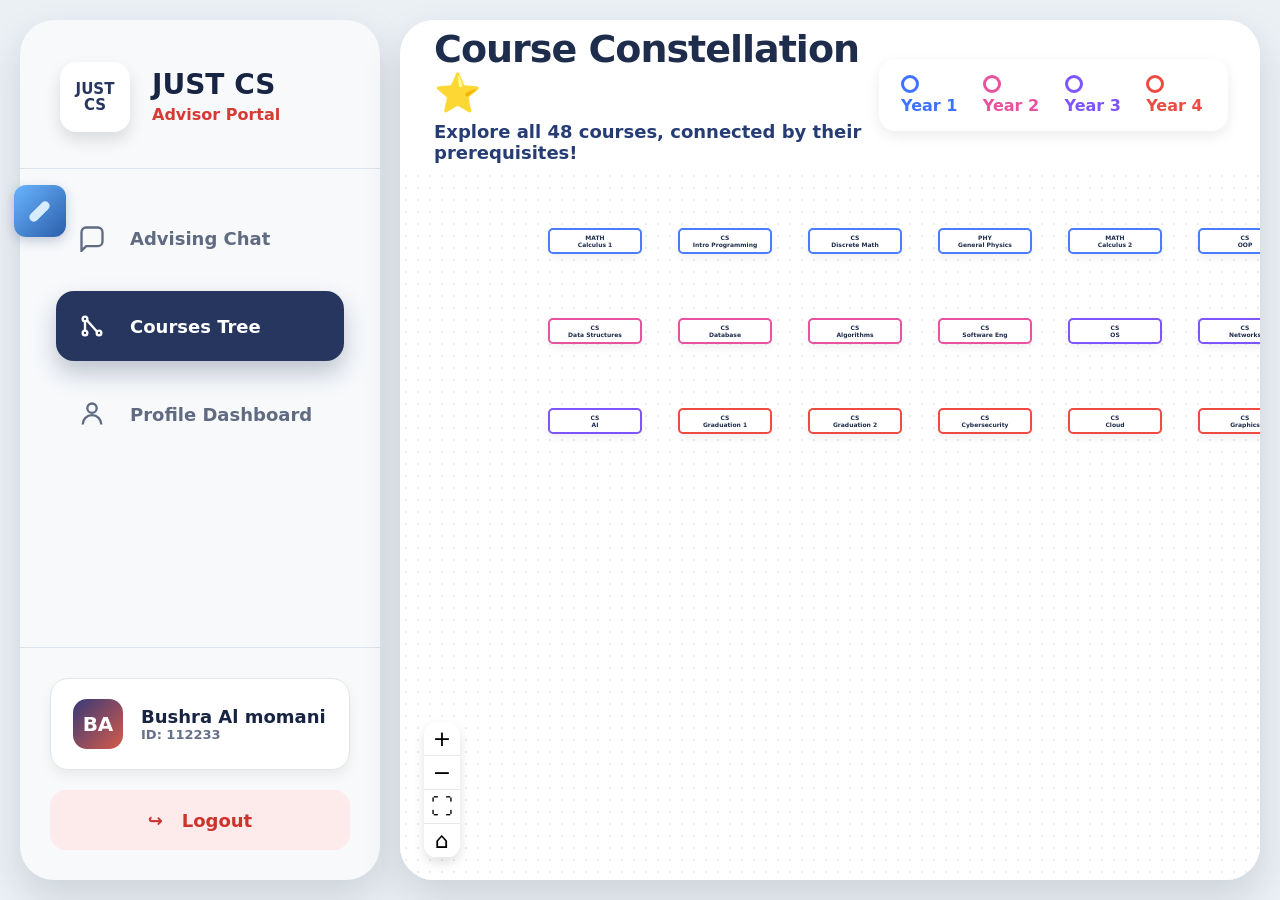
==== courses.html @ 88964a15 "Add files via upload" ====
<!DOCTYPE html><html lang="en"><head><meta charset="UTF-8"><meta name="viewport" content="width=device-width, initial-scale=1.0"><title>Courses - UniGuide</title><link rel="stylesheet" href="style.css"></head>
<body class="app-body">
<div class="float-mark"></div>
<aside class="sidebar">
  <div class="sidebar-top">
    <div class="side-logo"><div class="fake-logo">JUST<br>CS</div></div>
    <div class="side-title"><h2>JUST CS</h2><p>Advisor Portal</p></div>
  </div>
  <nav class="nav">
    <a href="chatbot.html" class="">
      <svg viewBox="0 0 24 24" fill="none" stroke-width="2"><path d="M21 15a4 4 0 0 1-4 4H7l-4 4V7a4 4 0 0 1 4-4h10a4 4 0 0 1 4 4z"/></svg>
      Advising Chat
    </a>
    <a href="courses.html" class="active">
      <svg viewBox="0 0 24 24" fill="none" stroke-width="2"><circle cx="6" cy="6" r="2"/><circle cx="18" cy="18" r="2"/><circle cx="6" cy="18" r="2"/><path d="M8 7.5l8 9M6 8v8"/></svg>
      Courses Tree
    </a>
    <a href="profile.html" class="">
      <svg viewBox="0 0 24 24" fill="none" stroke-width="2"><path d="M20 21a8 8 0 0 0-16 0"/><circle cx="12" cy="7" r="4"/></svg>
      Profile Dashboard
    </a>
  </nav>
  <div class="side-user-wrap">
    <div class="side-user"><div class="avatar">BA</div><div><h3>Bushra Al momani</h3><p>ID: 112233</p></div></div>
    <button class="logout">↪ &nbsp; Logout</button>
  </div>
</aside>

<main class="main-shell">
  <header class="page-header"><div class="page-title"><h1>Course Constellation ⭐</h1><p>Explore all 48 courses, connected by their prerequisites!</p></div><div class="legend"><span style="color:#3f72ff">Year 1</span><span style="color:#e8529e">Year 2</span><span style="color:#7d55ff">Year 3</span><span style="color:#ef4b42">Year 4</span></div></header>
  <input type="checkbox" id="modal-course" class="modal-toggle">
  <section class="courses-area"><div class="course-map"><label for="modal-course" class="course-node y1" style="left:120px;top:30px">MATH<br>Calculus 1</label><label for="modal-course" class="course-node y1" style="left:250px;top:30px">CS<br>Intro Programming</label><label for="modal-course" class="course-node y1" style="left:380px;top:30px">CS<br>Discrete Math</label><label for="modal-course" class="course-node y1" style="left:510px;top:30px">PHY<br>General Physics</label><label for="modal-course" class="course-node y1" style="left:640px;top:30px">MATH<br>Calculus 2</label><label for="modal-course" class="course-node y1" style="left:770px;top:30px">CS<br>OOP</label><label for="modal-course" class="course-node y2" style="left:120px;top:120px">CS<br>Data Structures</label><label for="modal-course" class="course-node y2" style="left:250px;top:120px">CS<br>Database</label><label for="modal-course" class="course-node y2" style="left:380px;top:120px">CS<br>Algorithms</label><label for="modal-course" class="course-node y2" style="left:510px;top:120px">CS<br>Software Eng</label><label for="modal-course" class="course-node y3" style="left:640px;top:120px">CS<br>OS</label><label for="modal-course" class="course-node y3" style="left:770px;top:120px">CS<br>Networks</label><label for="modal-course" class="course-node y3" style="left:120px;top:210px">CS<br>AI</label><label for="modal-course" class="course-node y4" style="left:250px;top:210px">CS<br>Graduation 1</label><label for="modal-course" class="course-node y4" style="left:380px;top:210px">CS<br>Graduation 2</label><label for="modal-course" class="course-node y4" style="left:510px;top:210px">CS<br>Cybersecurity</label><label for="modal-course" class="course-node y4" style="left:640px;top:210px">CS<br>Cloud</label><label for="modal-course" class="course-node y4" style="left:770px;top:210px">CS<br>Graphics</label></div><div class="zoom"><button>+</button><button>−</button><button>⛶</button><button>⌂</button></div></section>
  <div class="modal-overlay"><div class="course-modal"><div class="modal-top"><span class="pill">▦ Semester: First / Second</span><label for="modal-course" class="close">×</label><h2>▭ &nbsp; Calculus 1</h2></div><div class="modal-content">
    <p class="desc">Limits, continuity, derivatives, and basic integration.</p><div class="info-grid"><div class="info-box">◷<small>CREDITS</small><strong>3 Hours</strong></div><div class="info-box">ϟ<small>DIFFICULTY</small><strong>Medium</strong></div></div>
    <div class="section-line"><h3>▦ DEPARTMENT</h3><div class="section-value">Mathematics</div></div><div class="section-line"><h3>▥ GRADING DISTRIBUTION</h3><div class="section-value">Midterm Exam (50%), Final Exam (50%)</div></div><div class="section-line"><h3>▥ LEARNING RESOURCES</h3><div class="section-value">Lecture notes, textbook chapters, and practice sheets.</div></div>
  </div></div></div>
</main></body></html>
---- style.css ----
:root{
  --navy:#26365f;
  --navy-dark:#1c2747;
  --red:#d73a33;
  --bg:#eaf0f4;
  --panel:#ffffff;
  --text:#202a4a;
  --muted:#65718a;
  --soft:#f4f6f8;
  --shadow:0 18px 40px rgba(25,35,65,.14);
}
*{box-sizing:border-box;margin:0;padding:0;font-family:system-ui,-apple-system,BlinkMacSystemFont,"Segoe UI",sans-serif}
body{background:var(--bg);color:var(--text);min-height:100vh}
a{text-decoration:none;color:inherit}
button,input{font:inherit}

/* Floating small blue helper square seen on pages */
.float-mark{
  position:fixed;left:14px;top:185px;z-index:50;width:52px;height:52px;border-radius:12px;
  background:linear-gradient(135deg,#69b4ff,#2b5eaa);box-shadow:0 4px 12px rgba(38,60,116,.25);
}
.float-mark:before{content:"";position:absolute;width:25px;height:9px;background:#d8ecff;border-radius:99px;left:13px;top:22px;transform:rotate(-45deg)}

/* LOGIN */
.login-body{
  min-height:100vh;background:#141b2e;display:flex;flex-direction:column;align-items:center;justify-content:center;padding:16px;overflow:auto;
}
.login-card{width:100%;max-width:560px;border-radius:34px;overflow:hidden;border:1px solid rgba(255,255,255,.6);box-shadow:0 25px 55px rgba(0,0,0,.28)}
.login-top{background:linear-gradient(145deg,#314274,#223054);padding:52px 40px 48px;text-align:center}
.logo-circle{width:132px;height:132px;border-radius:50%;background:white;margin:0 auto 24px;display:grid;place-items:center;border:5px solid rgba(255,255,255,.45);box-shadow:0 12px 28px rgba(0,0,0,.22);overflow:hidden}
.logo-circle img{width:100%;height:100%;object-fit:cover}
.fake-logo{font-weight:900;color:#26365f;text-align:center;font-size:15px;line-height:1.1}
.login-top h1{color:white;font-size:38px;font-weight:900;letter-spacing:-1px}
.login-top p{display:inline-block;margin-top:12px;color:#eef3ff;background:rgba(255,255,255,.12);padding:7px 22px;border-radius:999px;font-weight:800}
.login-form{background:#d7d9dc;padding:40px;border-radius:0 0 34px 34px}
.login-group{margin-bottom:28px}
.login-row{display:flex;justify-content:space-between;align-items:center;margin-bottom:10px}
.login-group label{font-weight:900;color:#1f2d4d}
.login-row a{font-weight:900;color:var(--red)}
.login-input-box{position:relative}
.login-input-box svg{position:absolute;left:22px;top:50%;transform:translateY(-50%);width:24px;height:24px;stroke:#263c74;z-index:2;transition:.25s}
.login-input{width:100%;height:76px;border-radius:18px;border:3px solid transparent;padding:0 24px 0 66px;background:white;outline:none;color:#1f2d4d;font-size:18px;font-weight:800;box-shadow:0 4px 12px rgba(0,0,0,.14);transition:.25s}
.login-input::placeholder{color:#9aa3b5}
.login-input-box:hover .login-input,.login-input:focus{border-color:var(--red);box-shadow:0 0 0 5px rgba(215,58,51,.14),0 9px 22px rgba(215,58,51,.2)}
.login-input-box:hover svg,.login-input:focus + svg,.login-input-box:focus-within svg{stroke:var(--red)}
.login-btn{width:100%;height:76px;border:0;border-radius:18px;background:#31427e;color:white;font-size:22px;font-weight:900;box-shadow:0 10px 22px rgba(38,60,116,.28);cursor:pointer;transition:.25s}
.login-btn:hover{background:var(--red);transform:translateY(-2px)}
.copyright{margin-top:34px;background:rgba(255,255,255,.26);padding:12px 24px;border-radius:999px;color:#1f2d4d;font-weight:800;opacity:.75}

/* FORGOT */
.forgot-body{min-height:100vh;background:#e9eef2;display:flex;align-items:center;justify-content:center;padding:20px}
.forgot-card{width:100%;max-width:560px;background:white;border-radius:18px;padding:42px;box-shadow:0 24px 40px rgba(0,0,0,.14);text-align:center}
.forgot-icon{width:78px;height:78px;background:#e8edf2;border-radius:50%;display:grid;place-items:center;margin:0 auto 24px;transition:.3s}
.forgot-card:hover .forgot-icon{transform:rotate(10deg)}
.forgot-icon svg{stroke:#263c74}
.forgot-card h1{font-size:30px;color:#0f2348;margin-bottom:12px;font-weight:900}
.forgot-card p{color:#6b7890;font-size:16px;line-height:1.5;max-width:420px;margin:0 auto 38px}
.form-group{text-align:left;margin-bottom:28px}
.form-group label{display:block;font-weight:900;color:#0f2348;margin-bottom:10px}
.input-wrapper{position:relative}
.input-wrapper svg{position:absolute;left:16px;top:50%;transform:translateY(-50%);width:24px;height:24px;stroke:#9aa4b5}
.input-wrapper input{width:100%;height:62px;border:1px solid #d9dee7;border-radius:16px;padding:0 18px 0 54px;background:#fafbfd;outline:none;color:#0f2348;font-size:18px}
.input-wrapper input:focus{border-color:#263c74;background:white}
.reset-btn{width:100%;height:58px;border:0;border-radius:16px;background:#263c74;color:white;font-weight:900;cursor:pointer;transition:.25s}
.reset-btn:hover{background:#222d4b}
.back-link{display:inline-block;margin-top:40px;color:#0f2348;font-weight:800}

/* APP LAYOUT */
.app-body{height:100vh;padding:20px;display:flex;gap:20px;overflow:hidden;background:#eaf0f4}
.sidebar{width:360px;background:#f7f9fb;border-radius:34px;box-shadow:var(--shadow);display:flex;flex-direction:column;overflow:hidden}
.sidebar-top{padding:42px 40px 36px;display:flex;align-items:center;gap:22px;border-bottom:1px solid #dce3ea}
.side-logo{width:70px;height:70px;border-radius:16px;background:white;box-shadow:0 8px 16px rgba(0,0,0,.12);display:grid;place-items:center;overflow:hidden}
.side-logo img{width:100%;height:100%;object-fit:cover}
.side-title h2{font-size:28px;line-height:1;font-weight:900;color:#172442}
.side-title p{color:var(--red);font-weight:900;margin-top:6px}
.nav{padding:34px 36px;display:flex;flex-direction:column;gap:18px;flex:1}
.nav a{height:70px;border-radius:18px;display:flex;align-items:center;gap:24px;padding:0 22px;color:#606b82;font-size:18px;font-weight:900;transition:.25s}
.nav a svg{width:28px;height:28px;stroke:currentColor}
.nav a.active{background:#26365f;color:white;box-shadow:0 12px 24px rgba(38,54,95,.28)}
.nav a:hover{background:white}
.nav a.active:hover{background:#26365f}
.side-user-wrap{border-top:1px solid #dce3ea;padding:30px}
.side-user{height:92px;background:white;border:1px solid #e1e5eb;border-radius:18px;display:flex;align-items:center;gap:18px;padding:0 22px;box-shadow:0 6px 12px rgba(0,0,0,.06)}
.avatar{width:50px;height:50px;border-radius:14px;background:linear-gradient(135deg,#373a78,#d65b49);color:white;display:grid;place-items:center;font-size:20px;font-weight:900}
.side-user h3{font-size:18px;color:#172442}
.side-user p{font-size:13px;color:#65718a;font-weight:700}
.logout{margin-top:20px;width:100%;height:60px;border-radius:16px;background:#fdeaea;color:#cc332c;border:0;font-size:18px;font-weight:900;cursor:pointer}
.main-shell{flex:1;background:#f8fafc;border-radius:34px;box-shadow:var(--shadow);overflow:hidden;position:relative}
.page-header{height:150px;background:white;display:flex;align-items:center;justify-content:space-between;padding:0 32px 0 34px}
.page-title h1{font-size:38px;color:#1f2d4d;font-weight:900;letter-spacing:-1px}
.page-title p{font-size:18px;color:#263c74;font-weight:900;margin-top:6px}

/* CHAT */
.chat-main{display:flex;flex-direction:column;height:100%}
.chat-head{height:150px;background:white;display:flex;align-items:center;justify-content:space-between;padding:0 44px}
.bot-info{display:flex;align-items:center;gap:20px}
.bot-logo{position:relative;width:70px;height:70px;border-radius:16px;background:white;box-shadow:0 8px 16px rgba(0,0,0,.12);display:grid;place-items:center}
.online-dot{position:absolute;right:-4px;bottom:6px;width:16px;height:16px;background:#79d489;border:3px solid white;border-radius:50%}
.bot-info h1{font-size:30px;color:#1f2d4d;font-weight:900}
.bot-info p{font-size:17px;color:#4b5d86;font-weight:800}
.refresh{width:58px;height:58px;border:0;background:white;border-radius:16px;box-shadow:0 5px 12px rgba(0,0,0,.12);display:grid;place-items:center}
.chat-area{flex:1;background:#eef2f5;padding:50px}
.bot-message{display:flex;align-items:center;gap:20px;margin-left:0;margin-top:0}
.bot-mini{width:50px;height:50px;border-radius:50%;background:white;box-shadow:0 6px 12px rgba(0,0,0,.1);display:grid;place-items:center}
.message-card{background:white;border-radius:22px;padding:22px 30px;min-width:620px;box-shadow:0 4px 10px rgba(0,0,0,.08);font-size:18px;font-weight:800;color:#1f2d4d}
.message-card small{display:block;margin-top:14px;color:#6b7890}
.chat-input-zone{height:160px;background:white;display:flex;align-items:center;justify-content:center}
.chat-input{width:76%;height:84px;border:4px solid #26365f;border-radius:999px;display:flex;align-items:center;justify-content:space-between;padding:0 14px 0 32px;box-shadow:0 0 0 4px rgba(38,54,95,.12)}
.chat-input span{color:#8c96a9;font-size:18px;font-weight:700}
.send-btn{width:64px;height:64px;border:0;border-radius:50%;background:#eef2f5;display:grid;place-items:center;box-shadow:0 6px 12px rgba(0,0,0,.1)}

/* COURSES */
.legend{display:flex;gap:22px;background:white;border-radius:16px;padding:16px 22px;box-shadow:0 5px 14px rgba(0,0,0,.08);font-weight:900;color:#1f2d4d}
.legend span:before{content:"";display:inline-block;width:12px;height:12px;border:3px solid currentColor;border-radius:50%;margin-right:8px;vertical-align:-1px}
.courses-area{height:calc(100% - 150px);background:#fff;padding:28px;position:relative;background-image:radial-gradient(#e9edf2 1px, transparent 1px);background-size:12px 12px;overflow:hidden}
.course-map{position:relative;width:900px;height:520px;margin:0 auto}
.course-node{position:absolute;width:94px;height:26px;background:white;border:2px solid #4a7cff;border-radius:5px;font-size:6px;font-weight:900;text-align:center;color:#1f2d4d;display:flex;align-items:center;justify-content:center;box-shadow:0 4px 8px rgba(0,0,0,.06);cursor:pointer}
.course-node.y2{border-color:#e8529e}.course-node.y3{border-color:#7d55ff}.course-node.y4{border-color:#ef4b42}
.zoom{position:absolute;left:24px;bottom:22px;background:white;border-radius:14px;box-shadow:0 5px 12px rgba(0,0,0,.12);overflow:hidden}
.zoom button{display:block;width:36px;height:34px;border:0;background:white;font-size:22px;border-bottom:1px solid #e5e7eb}

/* modal */
.modal-toggle{display:none}
.modal-overlay{display:none;position:absolute;inset:0;background:rgba(29,38,58,.55);backdrop-filter:blur(5px);z-index:20;align-items:center;justify-content:center}
.modal-toggle:checked ~ .modal-overlay{display:flex}
.course-modal{width:560px;max-height:82%;background:white;border:6px solid white;border-radius:28px;overflow:auto;box-shadow:0 25px 60px rgba(0,0,0,.25)}
.modal-top{background:#26365f;color:white;padding:28px 34px;position:relative}
.pill{display:inline-block;background:rgba(255,255,255,.16);border:1px solid rgba(255,255,255,.3);border-radius:999px;padding:7px 18px;font-weight:900;margin-bottom:16px}
.close{position:absolute;right:26px;top:24px;width:44px;height:44px;background:rgba(255,255,255,.12);border-radius:50%;display:grid;place-items:center;font-size:30px;cursor:pointer}
.modal-top h2{font-size:28px}
.modal-content{padding:36px}
.desc{background:#f6f7f9;border-left:4px solid #26365f;border-radius:0 14px 14px 0;padding:22px;font-size:18px;line-height:1.5;margin-bottom:28px;color:#243152}
.info-grid{display:grid;grid-template-columns:1fr 1fr;gap:18px;margin-bottom:28px}
.info-box{background:#f3f5f7;border-radius:18px;padding:22px}
.info-box small{display:block;color:#6b7890;font-weight:900;margin:12px 0 6px}
.info-box strong{font-size:24px;color:#1f2d4d}
.section-line{border-top:1px solid #e7e9ee;padding-top:22px;margin-top:18px}
.section-line h3{font-size:18px;margin-bottom:12px;color:#102143}
.section-value{background:#f3f5f7;border-radius:14px;padding:16px;font-size:18px;color:#243152}

/* PROFILE */
.profile-content{height:calc(100% - 0px);padding:48px 90px;overflow:auto}
.profile-title{margin-left:40px;margin-bottom:42px}
.profile-title h1{font-size:40px;color:#1f2d4d;font-weight:900}
.profile-title p{font-size:18px;color:#263c74;font-weight:900;margin-top:6px}
.profile-layout{display:grid;grid-template-columns:360px 1fr;gap:40px;align-items:start}
.profile-card{height:520px;background:white;border-radius:34px;overflow:hidden;box-shadow:0 12px 28px rgba(0,0,0,.08)}
.profile-cover{height:160px;background:linear-gradient(135deg,#31437d,#1e294b);position:relative}
.profile-big-avatar{position:absolute;left:40px;bottom:-58px;width:118px;height:118px;background:white;border-radius:28px;display:grid;place-items:center;color:#26365f;font-size:38px;font-weight:900;box-shadow:0 10px 20px rgba(0,0,0,.15);border:7px solid white;transform:rotate(2deg)}
.profile-info{padding:90px 40px 40px}
.profile-info h2{font-size:30px;font-weight:900;color:#1f2d4d;margin-bottom:12px}
.year-badge{display:inline-block;padding:8px 16px;background:#eef3ff;color:#26365f;border:1px solid #cbd5e1;border-radius:999px;font-weight:900;margin-bottom:30px}
.info-row{display:flex;align-items:center;gap:18px;margin-bottom:24px;color:#4e5c77;font-size:17px;font-weight:800}
.info-row .iconbox{width:40px;height:40px;border-radius:50%;background:#f3f4f6;display:grid;place-items:center;color:#5b6475}
.stats-row{display:grid;grid-template-columns:repeat(3,1fr);gap:22px;margin-bottom:38px}
.stat-card{height:170px;background:white;border-radius:30px;padding:32px;box-shadow:0 12px 24px rgba(0,0,0,.08);position:relative;overflow:hidden}
.stat-card svg{width:42px;height:42px;margin-bottom:20px}
.stat-card small{display:block;color:#8b93a4;font-size:14px;font-weight:900;letter-spacing:.05em;margin-bottom:10px}
.stat-card strong{font-size:34px;color:#1f2d4d;font-weight:900}
.stat-card .red-text{color:#c63b2e;font-size:28px}
.deadlines{background:white;border-radius:34px;padding:32px 40px;box-shadow:0 12px 24px rgba(0,0,0,.08);height:345px;overflow:auto}
.deadlines h2{font-size:28px;color:#1f2d4d;margin-bottom:28px}
.deadline-item{display:flex;align-items:center;gap:22px;background:#f1f3f5;border-radius:20px;padding:20px 22px;margin-bottom:20px}
.datebox{width:62px;height:62px;border-radius:18px;display:grid;place-items:center;font-size:24px;font-weight:900}
.d-red{background:#ffe2e0;color:#d73a33}.d-orange{background:#fff0d7;color:#f97316}.d-blue{background:#dfe7f5;color:#263c74}
.deadline-text{flex:1}.deadline-text h3{font-size:20px;color:#1f2d4d}.deadline-text p{font-size:14px;color:#68758f;font-weight:700;margin-top:4px}
.deadline-tag{padding:9px 16px;border-radius:999px;font-weight:900;background:#fee3e1;color:#d73a33}.deadline-tag.orange{background:#fff0d7;color:#f97316}.deadline-tag.blue{background:#dfe7f5;color:#263c74}
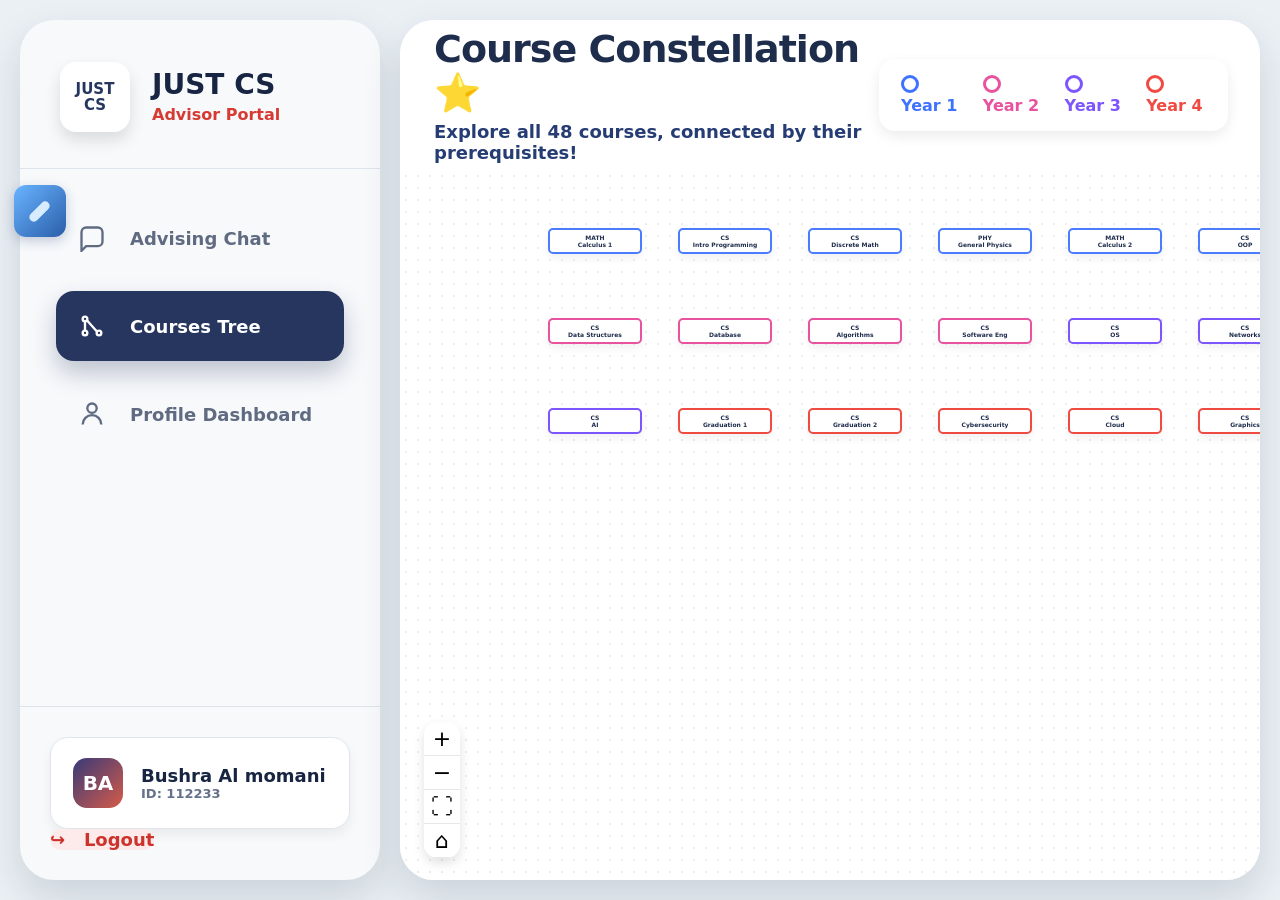
==== commit 19632582: "Update courses.html" ====
--- a/courses.html
+++ b/courses.html
@@ -22,7 +22,7 @@
   </nav>
   <div class="side-user-wrap">
     <div class="side-user"><div class="avatar">BA</div><div><h3>Bushra Al momani</h3><p>ID: 112233</p></div></div>
-    <button class="logout">↪ &nbsp; Logout</button>
+    <a href="index.html" <button class="logout">↪ &nbsp; Logout</button> </a>
   </div>
 </aside>
 
@@ -34,4 +34,4 @@
     <p class="desc">Limits, continuity, derivatives, and basic integration.</p><div class="info-grid"><div class="info-box">◷<small>CREDITS</small><strong>3 Hours</strong></div><div class="info-box">ϟ<small>DIFFICULTY</small><strong>Medium</strong></div></div>
     <div class="section-line"><h3>▦ DEPARTMENT</h3><div class="section-value">Mathematics</div></div><div class="section-line"><h3>▥ GRADING DISTRIBUTION</h3><div class="section-value">Midterm Exam (50%), Final Exam (50%)</div></div><div class="section-line"><h3>▥ LEARNING RESOURCES</h3><div class="section-value">Lecture notes, textbook chapters, and practice sheets.</div></div>
   </div></div></div>
-</main></body></html>+</main></body></html>
